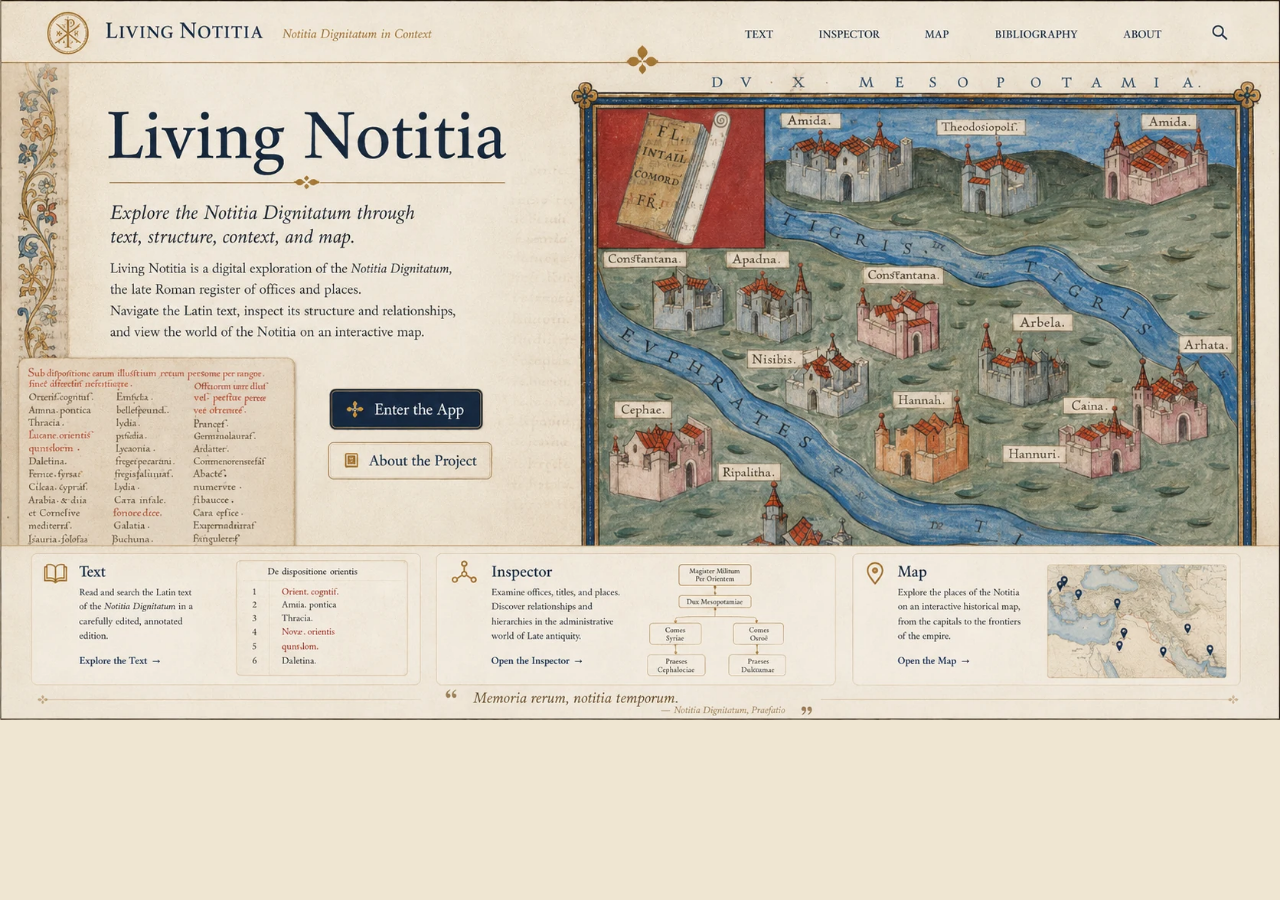
==== web/index.html @ 25d778b6 "Initial Living Notitia web app" ====
<!DOCTYPE html>
<html lang="en">

<head>

<meta charset="utf-8">
<meta name="viewport" content="width=device-width, initial-scale=1">

<title>Living Notitia</title>

<style>

html,
body {
    margin: 0;
    min-height: 100%;
    background: #efe6d2;
}

body {
    min-height: 100vh;
    display: flex;
    align-items: flex-start;
    justify-content: center;
    overflow-x: hidden;
}

.homepage {
    position: relative;
    width: min(
        100vw,
        calc(100vh * 1.7768331562)
    );
    aspect-ratio: 1672 / 941;
}

.homepage img {
    display: block;
    width: 100%;
    height: 100%;
    object-fit: contain;
}

.enter-app {
    position: absolute;
    left: 25.36%;
    top: 53.24%;
    width: 11.84%;
    height: 5.63%;
    z-index: 2;
    border-radius: 0.5rem;
}

.about-project {
    position: absolute;
    left: 25.15%;
    top: 60.80%;
    width: 12.85%;
    height: 5.25%;
    z-index: 2;
    border-radius: 0.5rem;
}

.enter-app:focus-visible,
.about-project:focus-visible {
    outline: 3px solid #ffffff;
    outline-offset: 3px;
}

@media (
    max-aspect-ratio: 1672 / 941
) {

    .homepage {
        width: 100vw;
        height: auto;
    }

}

</style>

</head>

<body>

<main class="homepage">

    <img
        src="living-notitia-home.webp"
        alt="Living Notitia — explore the Notitia Dignitatum through text, structure, context, and map.">

    <a
        class="enter-app"
        href="app.html"
        aria-label="Enter the Living Notitia app"
        title="Enter the App">
    </a>

   <a
    class="about-project"
    href="About-the-Project.rtf"
    target="_blank"
    rel="noopener"
    aria-label="About the Living Notitia project"
    title="About the Project">
</a>

</main>

</body>

</html>
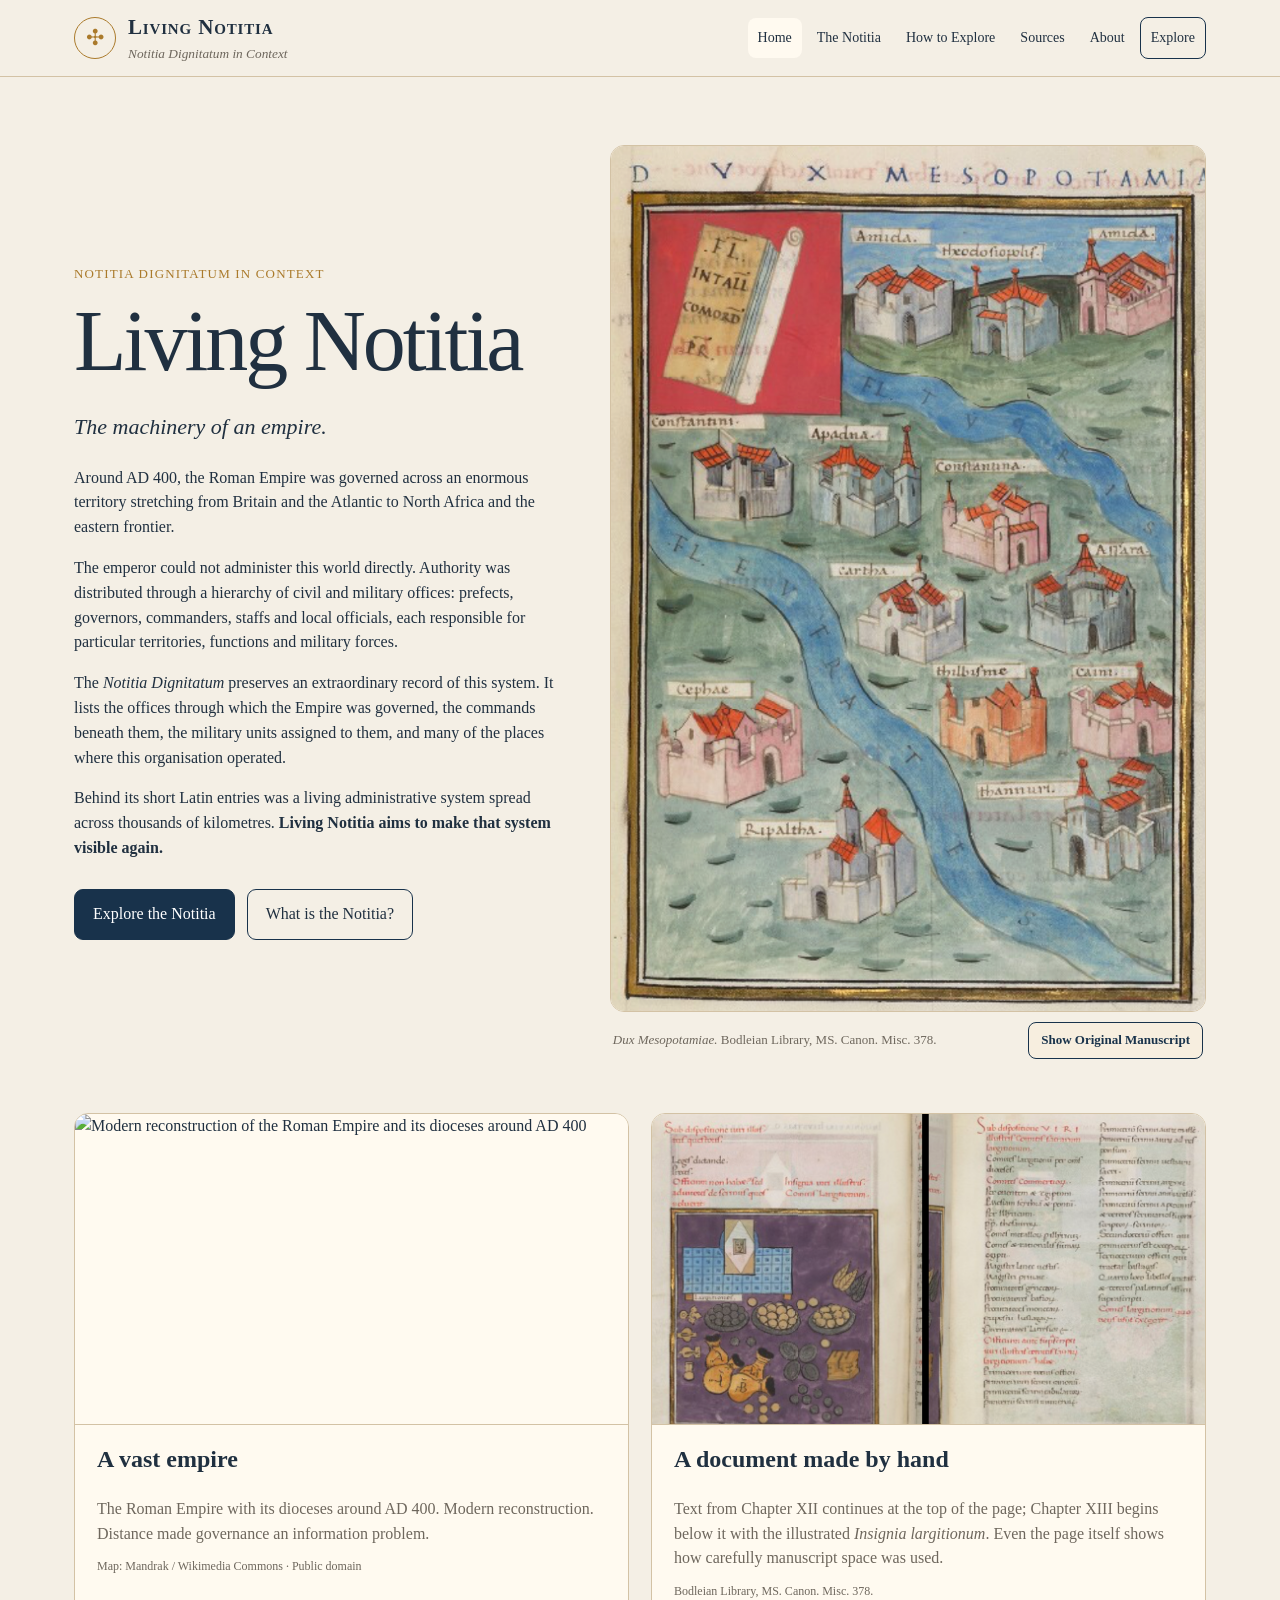
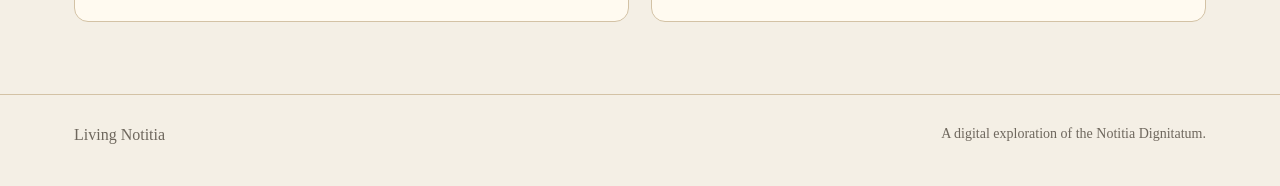
==== commit 19d60950: "Add new Living Notitia website design" ====
--- a/web/index.html
+++ b/web/index.html
@@ -1,113 +1,99 @@
-<!DOCTYPE html>
+<!doctype html>
 <html lang="en">
+<head>
+<meta charset="utf-8">
+<meta name="viewport" content="width=device-width,initial-scale=1">
+<title>Living Notitia</title>
+<link rel="stylesheet" href="site.css">
+</head>
+<body data-page="home">
 
-<head>
+<header class="site-header">
+  <div class="nav-wrap">
+    <a class="brand" href="index.html" aria-label="Living Notitia home">
+      <span class="brand-mark">✣</span>
+      <span>
+        <strong>Living Notitia</strong>
+        <small>Notitia Dignitatum in Context</small>
+      </span>
+    </a>
+    <button class="nav-toggle" type="button" aria-expanded="false">Menu</button>
+    <nav class="nav" aria-label="Main navigation">
+      <a data-nav="home" href="index.html">Home</a>
+      <a data-nav="notitia" href="notitia.html">The Notitia</a>
+      <a data-nav="how" href="how-to-explore.html">How to Explore</a>
+      <a data-nav="sources" href="sources.html">Sources</a>
+      <a data-nav="about" href="about.html">About</a>
+      <a class="explore" href="app.html">Explore</a>
+    </nav>
+  </div>
+</header>
 
-<meta charset="utf-8">
-<meta name="viewport" content="width=device-width, initial-scale=1">
 
-<title>Living Notitia</title>
+<main>
+  <section class="hero">
+    <div>
+      <div class="eyebrow">Notitia Dignitatum in context</div>
+      <h1>Living Notitia</h1>
+      <p class="lead">The machinery of an empire.</p>
+      <p>Around AD 400, the Roman Empire was governed across an enormous territory stretching from Britain and the Atlantic to North Africa and the eastern frontier.</p>
+      <p>The emperor could not administer this world directly. Authority was distributed through a hierarchy of civil and military offices: prefects, governors, commanders, staffs and local officials, each responsible for particular territories, functions and military forces.</p>
+      <p>The <em>Notitia Dignitatum</em> preserves an extraordinary record of this system. It lists the offices through which the Empire was governed, the commands beneath them, the military units assigned to them, and many of the places where this organisation operated.</p>
+      <p>Behind its short Latin entries was a living administrative system spread across thousands of kilometres. <strong>Living Notitia aims to make that system visible again.</strong></p>
+      <div class="actions">
+        <a class="button primary" href="app.html">Explore the Notitia</a>
+        <a class="button" href="notitia.html">What is the Notitia?</a>
+      </div>
+    </div>
+    <figure class="hero-manuscript">
+      <a class="visual" href="notitia.html#empire"
+         aria-label="Read about the Roman Empire, distance and communication">
+        <img src="images/dux_mesopotamiae_bodleian.png"
+             alt="Illustrated manuscript page for Dux Mesopotamiae, showing the Tigris and Euphrates and named places">
+      </a>
+      <figcaption class="manuscript-caption">
+        <span><em>Dux Mesopotamiae.</em> Bodleian Library, MS. Canon. Misc. 378.</span>
+        <a class="manuscript-button"
+           href="https://digital.bodleian.ox.ac.uk/objects/3eb32a9c-616b-4ce6-ae15-411881ee1625/surfaces/5d5ae4e5-0ccb-43a0-80c8-80378bc9db90/"
+           target="_blank" rel="noopener noreferrer">Show Original Manuscript</a>
+      </figcaption>
+    </figure>
+  </section>
 
-<style>
-
-html,
-body {
-    margin: 0;
-    min-height: 100%;
-    background: #efe6d2;
-}
-
-body {
-    min-height: 100vh;
-    display: flex;
-    align-items: flex-start;
-    justify-content: center;
-    overflow-x: hidden;
-}
-
-.homepage {
-    position: relative;
-    width: min(
-        100vw,
-        calc(100vh * 1.7768331562)
-    );
-    aspect-ratio: 1672 / 941;
-}
-
-.homepage img {
-    display: block;
-    width: 100%;
-    height: 100%;
-    object-fit: contain;
-}
-
-.enter-app {
-    position: absolute;
-    left: 25.36%;
-    top: 53.24%;
-    width: 11.84%;
-    height: 5.63%;
-    z-index: 2;
-    border-radius: 0.5rem;
-}
-
-.about-project {
-    position: absolute;
-    left: 25.15%;
-    top: 60.80%;
-    width: 12.85%;
-    height: 5.25%;
-    z-index: 2;
-    border-radius: 0.5rem;
-}
-
-.enter-app:focus-visible,
-.about-project:focus-visible {
-    outline: 3px solid #ffffff;
-    outline-offset: 3px;
-}
-
-@media (
-    max-aspect-ratio: 1672 / 941
-) {
-
-    .homepage {
-        width: 100vw;
-        height: auto;
-    }
-
-}
-
-</style>
-
-</head>
-
-<body>
-
-<main class="homepage">
-
-    <img
-        src="living-notitia-home.webp"
-        alt="Living Notitia — explore the Notitia Dignitatum through text, structure, context, and map.">
-
-    <a
-        class="enter-app"
-        href="app.html"
-        aria-label="Enter the Living Notitia app"
-        title="Enter the App">
+  <section class="cards">
+    <a class="card" href="notitia.html#empire">
+      <div class="card-visual">
+        <img src="https://upload.wikimedia.org/wikipedia/commons/e/ec/Roman_Empire_with_dioceses_in_400_AD.png"
+             alt="Modern reconstruction of the Roman Empire and its dioceses around AD 400">
+      </div>
+      <div class="card-copy">
+        <h3>A vast empire</h3>
+        <p>The Roman Empire with its dioceses around AD 400. Modern reconstruction. Distance made governance an information problem.</p>
+        <span class="card-credit">Map: Mandrak / Wikimedia Commons · Public domain</span>
+      </div>
     </a>
-
-   <a
-    class="about-project"
-    href="About-the-Project.rtf"
-    target="_blank"
-    rel="noopener"
-    aria-label="About the Living Notitia project"
-    title="About the Project">
-</a>
-
+    <a class="card" href="notitia.html#manuscript">
+      <div class="card-visual">
+        <img src="images/insignia_largitionum_manuscript.png"
+             alt="Manuscript page showing the end of Chapter XII and the illustrated beginning of Chapter XIII, Insignia largitionum">
+      </div>
+      <div class="card-copy">
+        <h3>A document made by hand</h3>
+        <p>Text from Chapter XII continues at the top of the page; Chapter XIII begins below it with the illustrated <em>Insignia largitionum</em>. Even the page itself shows how carefully manuscript space was used.</p>
+        <span class="card-credit">Bodleian Library, MS. Canon. Misc. 378.</span>
+      </div>
+    </a>
+  </section>
 </main>
 
+
+<footer class="site-footer">
+  <div class="footer-wrap">
+    <div>Living Notitia</div>
+    <div class="note">A digital exploration of the Notitia Dignitatum.</div>
+  </div>
+</footer>
+<script src="site.js"></script>
+
 </body>
-
-</html>+</html>
--- a/web/site.css
+++ b/web/site.css
@@ -0,0 +1,645 @@
+:root {
+  --paper:#f4efe5;
+  --paper-2:#fffaf0;
+  --ink:#203040;
+  --muted:#6e675d;
+  --gold:#aa7a2b;
+  --rule:#d3c2a5;
+  --accent:#18324b;
+  --max:1180px;
+  --radius:14px;
+  --font-body:"Palatino Linotype","Book Antiqua",Palatino,"URW Palladio L",serif;
+  --font-display:"Palatino Linotype","Book Antiqua",Palatino,"URW Palladio L",serif;
+}
+* { box-sizing:border-box; }
+html { scroll-behavior:smooth; }
+body {
+  margin:0;
+  background:var(--paper);
+  color:var(--ink);
+  font-family:var(--font-body);
+  line-height:1.55;
+}
+a { color:inherit; }
+img { max-width:100%; display:block; }
+.site-header {
+  position:sticky;
+  top:0;
+  z-index:20;
+  background:rgba(244,239,229,.97);
+  border-bottom:1px solid var(--rule);
+}
+.nav-wrap {
+  max-width:var(--max);
+  margin:0 auto;
+  min-height:76px;
+  padding:0 24px;
+  display:flex;
+  align-items:center;
+  gap:24px;
+}
+.brand {
+  display:flex;
+  align-items:center;
+  gap:12px;
+  text-decoration:none;
+  white-space:nowrap;
+}
+.brand-mark {
+  width:42px;
+  height:42px;
+  border:1px solid var(--gold);
+  color:var(--gold);
+  border-radius:50%;
+  display:grid;
+  place-items:center;
+  font-size:22px;
+}
+.brand strong {
+  display:block;
+  font-size:21px;
+  font-variant:small-caps;
+  letter-spacing:.04em;
+}
+.brand small {
+  display:block;
+  color:var(--muted);
+  font-style:italic;
+}
+.nav {
+  margin-left:auto;
+  display:flex;
+  gap:5px;
+  align-items:center;
+}
+.nav a {
+  padding:9px 10px;
+  border-radius:8px;
+  text-decoration:none;
+  font-size:14px;
+}
+.nav a:hover,
+.nav a[aria-current="page"] { background:var(--paper-2); }
+.nav .explore { border:1px solid var(--accent); }
+.nav-toggle {
+  display:none;
+  margin-left:auto;
+  font:inherit;
+  background:transparent;
+  border:1px solid var(--rule);
+  border-radius:8px;
+  padding:8px 10px;
+}
+.hero {
+  max-width:var(--max);
+  margin:0 auto;
+  padding:68px 24px 44px;
+  display:grid;
+  grid-template-columns:minmax(0,.9fr) minmax(0,1.1fr);
+  gap:48px;
+  align-items:center;
+}
+.eyebrow {
+  color:var(--gold);
+  text-transform:uppercase;
+  letter-spacing:.13em;
+  font-size:13px;
+}
+h1,h2,h3 { line-height:1.08; font-family:var(--font-display); }
+h1 {
+  margin:.12em 0 .18em;
+  font-size:clamp(52px,7vw,86px);
+  font-weight:500;
+  letter-spacing:-.035em;
+}
+h2 {
+  margin-top:0;
+  font-size:clamp(32px,4vw,48px);
+  font-weight:500;
+}
+h3 { margin-top:0; font-size:24px; }
+.lead { font-size:22px; font-style:italic; }
+.actions {
+  display:flex;
+  gap:12px;
+  flex-wrap:wrap;
+  margin-top:28px;
+}
+.button {
+  display:inline-block;
+  padding:12px 18px;
+  border:1px solid var(--accent);
+  border-radius:9px;
+  text-decoration:none;
+}
+.button.primary { background:var(--accent); color:white; }
+.visual {
+  background:var(--paper-2);
+  border:1px solid var(--rule);
+  border-radius:var(--radius);
+  overflow:hidden;
+}
+.placeholder {
+  min-height:390px;
+  display:grid;
+  place-items:center;
+  padding:34px;
+  text-align:center;
+  color:var(--muted);
+  background:
+    linear-gradient(rgba(255,255,255,.55),rgba(255,255,255,.55)),
+    repeating-linear-gradient(0deg,#e7dcc9 0,#e7dcc9 1px,#f8f2e6 1px,#f8f2e6 24px);
+}
+.cards {
+  max-width:var(--max);
+  margin:0 auto;
+  padding:10px 24px 72px;
+  display:grid;
+  grid-template-columns:repeat(2,minmax(0,1fr));
+  gap:22px;
+}
+.card {
+  display:block;
+  background:var(--paper-2);
+  border:1px solid var(--rule);
+  border-radius:var(--radius);
+  overflow:hidden;
+  text-decoration:none;
+}
+.card .placeholder { min-height:250px; }
+.card-copy { padding:22px; }
+.card-copy p { color:var(--muted); margin-bottom:0; }
+.content {
+  max-width:860px;
+  margin:0 auto;
+  padding:62px 24px 88px;
+}
+.page-head {
+  margin-bottom:34px;
+  padding-bottom:28px;
+  border-bottom:1px solid var(--rule);
+}
+.page-head h1 { font-size:clamp(44px,6vw,68px); }
+.section {
+  padding:32px 0;
+  border-bottom:1px solid var(--rule);
+}
+.section:last-child { border-bottom:0; }
+.section p { font-size:18px; }
+.callout {
+  margin:24px 0;
+  padding:20px 22px;
+  background:var(--paper-2);
+  border-left:4px solid var(--gold);
+}
+.tree {
+  margin:24px 0;
+  padding:20px 24px;
+  border:1px solid var(--rule);
+  border-radius:10px;
+  background:var(--paper-2);
+  font-family:ui-monospace,SFMono-Regular,Menlo,monospace;
+  white-space:pre-wrap;
+  line-height:1.8;
+}
+.grid-2, .grid-3 {
+  display:grid;
+  gap:16px;
+  margin:22px 0;
+}
+.grid-2 { grid-template-columns:repeat(2,minmax(0,1fr)); }
+.grid-3 { grid-template-columns:repeat(3,minmax(0,1fr)); }
+.box {
+  padding:18px;
+  border:1px solid var(--rule);
+  border-radius:10px;
+  background:var(--paper-2);
+}
+.example {
+  display:block;
+  margin:12px 0;
+  padding:15px 17px;
+  border:1px solid var(--rule);
+  border-radius:10px;
+  background:var(--paper-2);
+}
+.example code { color:var(--accent); font-size:16px; }
+.site-footer {
+  border-top:1px solid var(--rule);
+  color:var(--muted);
+}
+.footer-wrap {
+  max-width:var(--max);
+  margin:auto;
+  padding:28px 24px 38px;
+  display:flex;
+  justify-content:space-between;
+  gap:18px;
+}
+.note { color:var(--muted); font-size:14px; }
+@media (max-width:860px) {
+  .hero { grid-template-columns:1fr; padding-top:42px; }
+  .cards,.grid-2,.grid-3 { grid-template-columns:1fr; }
+  .nav-toggle { display:block; }
+  .nav {
+    display:none;
+    position:absolute;
+    top:76px;
+    left:0; right:0;
+    padding:12px 24px 18px;
+    background:var(--paper);
+    border-bottom:1px solid var(--rule);
+  }
+  .nav.open { display:grid; }
+  .nav a { padding:9px 0; }
+}
+
+
+/* ===== PARCHMENT SURFACES ===== */
+.hero-image,
+.story-card,
+.term,
+.step,
+.search-example,
+.source-item,
+.simple-tree{
+  box-shadow:
+    var(--shadow),
+    inset 0 0 0 1px rgba(255,255,255,.25);
+}
+
+.hero-image,
+.story-card{
+  background:
+    linear-gradient(rgba(250,244,231,.82),rgba(250,244,231,.82)),
+    var(--paper-light);
+}
+
+.button.secondary{
+  background:rgba(248,239,221,.5);
+}
+
+
+/* ===== CLASSICAL TYPOGRAPHIC DETAILS ===== */
+.eyebrow,
+.brand-text strong{
+  letter-spacing:.09em;
+}
+
+.page-title h1,
+.hero h1{
+  text-rendering:optimizeLegibility;
+}
+
+.font-note{
+  max-width:860px;
+  margin:24px auto 0;
+  padding:0 24px;
+  color:var(--muted);
+  font-size:14px;
+}
+
+
+/* ===== HOMEPAGE MANUSCRIPT ===== */
+.hero-manuscript{
+  margin:0;
+}
+
+.hero-manuscript .visual{
+  display:block;
+}
+
+.hero-manuscript .visual img{
+  width:100%;
+  height:auto;
+  object-fit:contain;
+  background:var(--paper-2);
+}
+
+.hero-manuscript figcaption{
+  padding:10px 3px 0;
+  color:var(--muted);
+  font-size:13px;
+  line-height:1.45;
+}
+
+.hero-manuscript figcaption a{
+  margin-left:.25em;
+  color:var(--accent);
+  text-decoration:none;
+}
+
+.hero-manuscript figcaption a:hover{
+  text-decoration:underline;
+}
+
+
+/* ===== MANUSCRIPT + TRANSCRIPTION ===== */
+.manuscript-pair{
+  display:grid;
+  grid-template-columns:minmax(280px,.8fr) minmax(0,1.2fr);
+  gap:28px;
+  align-items:start;
+  margin:28px 0;
+}
+
+.manuscript-sheet{
+  margin:0;
+  position:sticky;
+  top:96px;
+}
+
+.manuscript-sheet img{
+  width:100%;
+  height:auto;
+  border:1px solid var(--line-soft);
+  border-radius:10px;
+  box-shadow:var(--shadow);
+  background:var(--paper-light);
+}
+
+.manuscript-sheet figcaption{
+  margin-top:9px;
+  color:var(--muted);
+  font-size:13px;
+}
+
+.transcription-panel{
+  padding:26px 28px;
+  background:var(--panel);
+  border:1px solid var(--line-soft);
+  border-radius:12px;
+  box-shadow:var(--shadow);
+}
+
+.transcription-panel h3{
+  margin:5px 0 22px;
+  font-size:28px;
+}
+
+.latin-heading{
+  margin:22px 0 10px;
+  font-style:italic;
+  font-weight:600;
+}
+
+.latin-lines{
+  padding-left:20px;
+  border-left:2px solid rgba(155,108,36,.28);
+}
+
+.latin-lines p{
+  margin:.28em 0;
+  font-size:17px;
+}
+
+.latin-ending{
+  margin-top:24px;
+  color:var(--accent-2);
+  font-weight:600;
+}
+
+@media (max-width:900px){
+  .manuscript-pair{
+    grid-template-columns:1fr;
+  }
+
+  .manuscript-sheet{
+    position:static;
+    max-width:620px;
+  }
+}
+
+
+/* ===== ROUGH ENGLISH RENDERING ===== */
+.translation-divider{
+  height:1px;
+  margin:30px 0 26px;
+  background:var(--line-soft);
+}
+
+.translation-note{
+  margin:0 0 20px;
+  color:var(--muted);
+  font-size:15px !important;
+  font-style:italic;
+}
+
+.english-heading{
+  margin:22px 0 10px;
+  font-weight:600;
+}
+
+.english-lines{
+  padding-left:20px;
+  border-left:2px solid rgba(32,56,74,.22);
+}
+
+.english-lines p{
+  margin:.28em 0;
+  font-size:17px;
+}
+
+.english-ending{
+  margin-top:24px;
+  color:var(--accent);
+  font-weight:600;
+}
+
+
+/* ===== SOURCE NOTE POP-UP ===== */
+.note-trigger{
+  appearance:none;
+  border:0;
+  padding:0;
+  margin:0;
+  background:transparent;
+  color:var(--accent-2);
+  font:inherit;
+  font-family:inherit;
+  font-size:14px;
+  letter-spacing:.14em;
+  text-transform:uppercase;
+  cursor:pointer;
+}
+
+.note-trigger:hover,
+.note-trigger:focus-visible{
+  text-decoration:underline;
+  text-underline-offset:4px;
+}
+
+.note-trigger span{
+  display:inline-block;
+  margin-left:.25em;
+  font-size:.95em;
+}
+
+.note-dialog{
+  width:min(680px, calc(100vw - 36px));
+  max-height:min(78vh, 760px);
+  padding:0;
+  border:1px solid var(--line);
+  border-radius:14px;
+  color:var(--ink);
+  background:#f7efdf;
+  opacity:1;
+  box-shadow:0 22px 70px rgba(42,31,17,.32);
+}
+
+.note-dialog::backdrop{
+  /* Darken the page behind the note, but do not blur it.
+     Safari can otherwise soften the dialog text as well. */
+  background:rgba(38,31,22,.52);
+}
+
+.note-dialog-inner{
+  position:relative;
+  padding:30px 34px 32px;
+  overflow:auto;
+  max-height:min(78vh, 760px);
+}
+
+.note-dialog h2{
+  margin:7px 38px 20px 0;
+  font-size:32px;
+}
+
+.note-dialog p{
+  font-size:17px;
+}
+
+.dialog-close{
+  position:absolute;
+  top:14px;
+  right:16px;
+  width:36px;
+  height:36px;
+  border:1px solid var(--line-soft);
+  border-radius:50%;
+  background:rgba(255,255,255,.35);
+  color:var(--ink);
+  font:inherit;
+  font-size:25px;
+  line-height:1;
+  cursor:pointer;
+}
+
+.dialog-links{
+  display:grid;
+  gap:10px;
+  margin-top:24px;
+  padding-top:18px;
+  border-top:1px solid var(--line-soft);
+}
+
+.dialog-links a{
+  color:var(--accent);
+  text-decoration:none;
+  font-weight:600;
+}
+
+.dialog-links a:hover{
+  text-decoration:underline;
+}
+
+
+/* ===== SHARP MODAL TEXT ===== */
+.note-dialog,
+.note-dialog *{
+  -webkit-font-smoothing:antialiased;
+  text-rendering:optimizeLegibility;
+}
+
+.note-dialog-inner{
+  background:#f7efdf;
+}
+
+.note-dialog p,
+.note-dialog h2,
+.note-dialog .eyebrow,
+.note-dialog a{
+  opacity:1;
+}
+
+
+/* ===== V9 NAVIGATION CUES ===== */
+.manuscript-caption{
+  display:flex;
+  align-items:center;
+  justify-content:space-between;
+  gap:14px;
+  flex-wrap:wrap;
+}
+.manuscript-button{
+  display:inline-block;
+  padding:8px 12px;
+  border:1px solid var(--accent);
+  border-radius:8px;
+  background:rgba(248,239,221,.72);
+  color:var(--accent);
+  text-decoration:none;
+  font-size:13px;
+  font-weight:600;
+  white-space:nowrap;
+}
+.manuscript-button:hover,
+.manuscript-button:focus-visible{
+  background:var(--accent);
+  color:#fff;
+  text-decoration:none;
+}
+.transcription-heading-row{
+  display:flex;
+  align-items:center;
+  justify-content:space-between;
+  gap:12px;
+  flex-wrap:wrap;
+  margin-bottom:2px;
+}
+.source-note-button{
+  appearance:none;
+  border:1px solid var(--line);
+  border-radius:999px;
+  padding:6px 10px;
+  background:rgba(248,239,221,.78);
+  color:var(--accent);
+  font:inherit;
+  font-size:12px;
+  font-weight:600;
+  letter-spacing:.03em;
+  cursor:pointer;
+}
+.source-note-button:hover,
+.source-note-button:focus-visible{
+  background:var(--accent);
+  color:#fff;
+}
+.source-note-button span{ margin-left:.2em; }
+
+
+/* ===== V10 HOMEPAGE ILLUSTRATIONS ===== */
+.card-visual{
+  aspect-ratio:16 / 9;
+  display:grid;
+  place-items:center;
+  overflow:hidden;
+  background:var(--paper-2);
+  border-bottom:1px solid var(--rule);
+}
+.card-visual img{
+  width:100%;
+  height:100%;
+  display:block;
+  object-fit:contain;
+}
+.card-credit{
+  display:block;
+  margin-top:12px;
+  color:var(--muted);
+  font-size:12px;
+  line-height:1.35;
+}
+@media (max-width:860px){
+  .card-visual{ aspect-ratio:16 / 9; }
+}
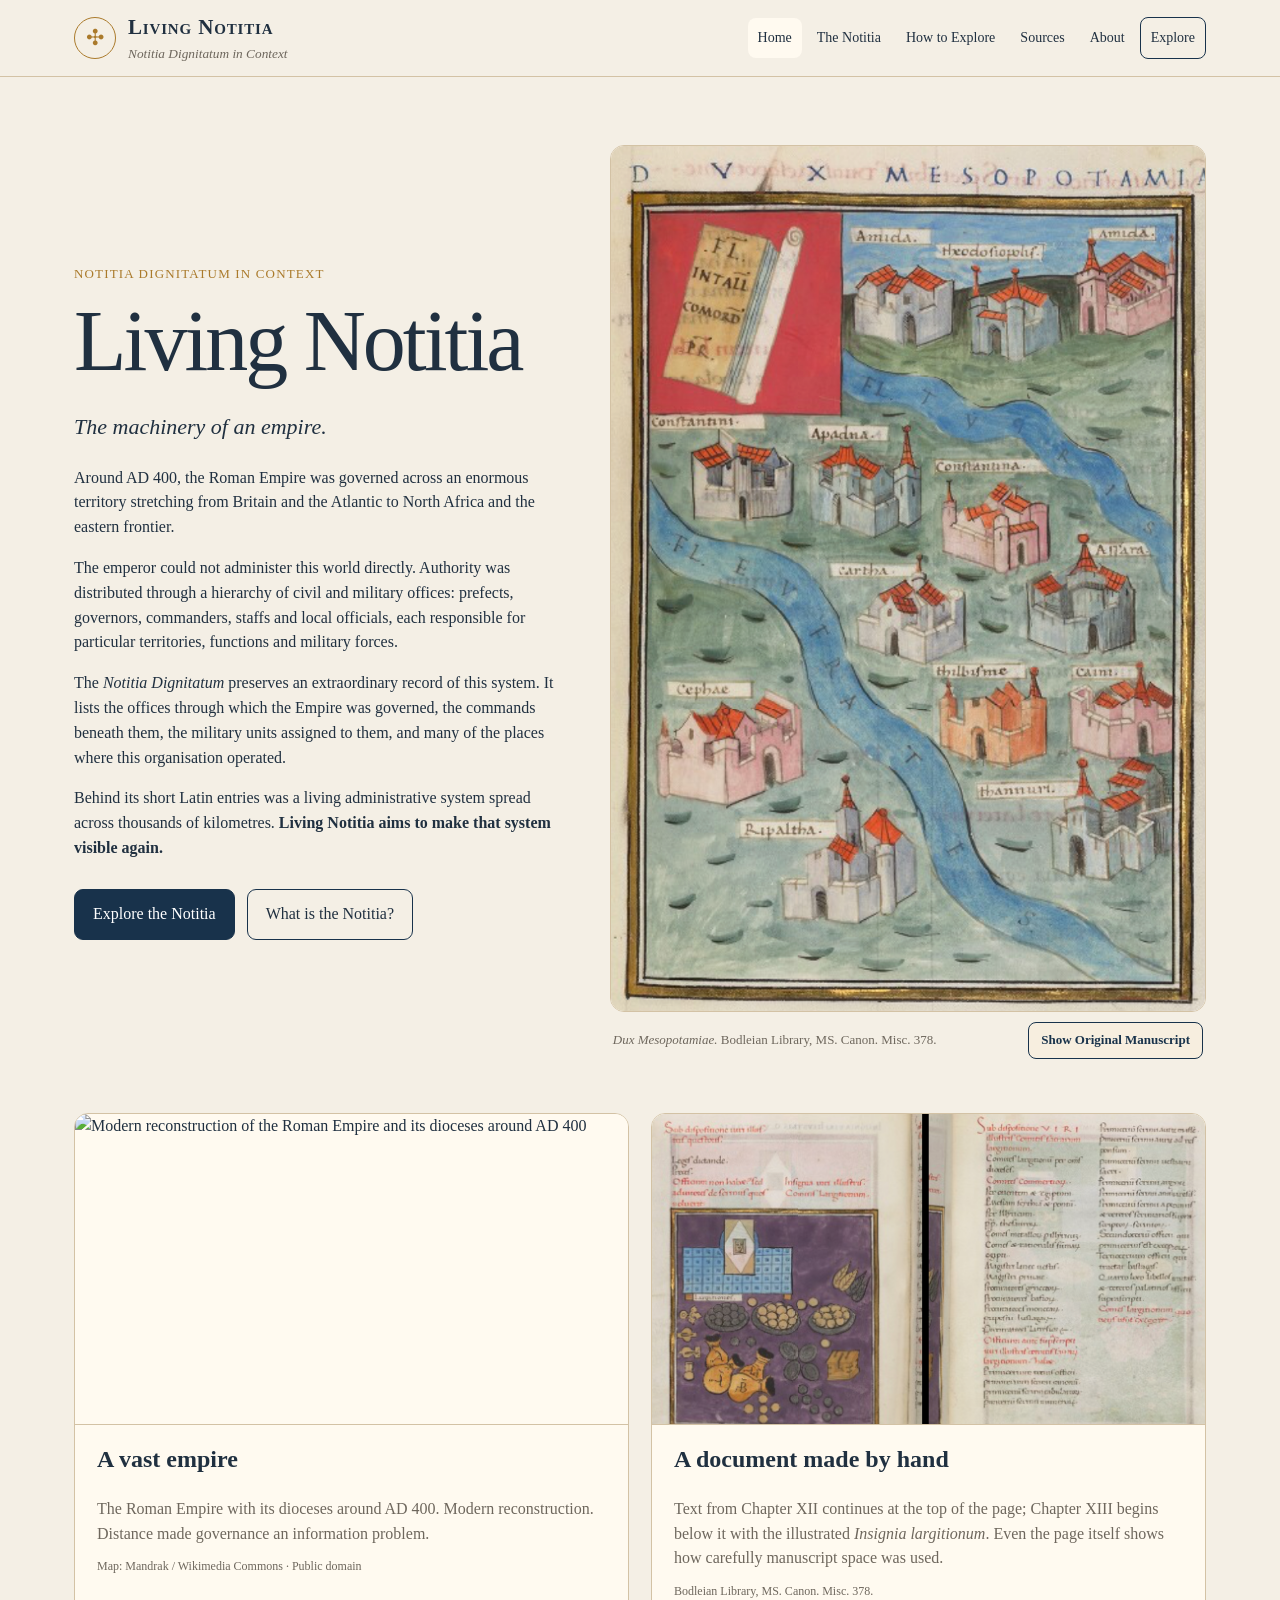
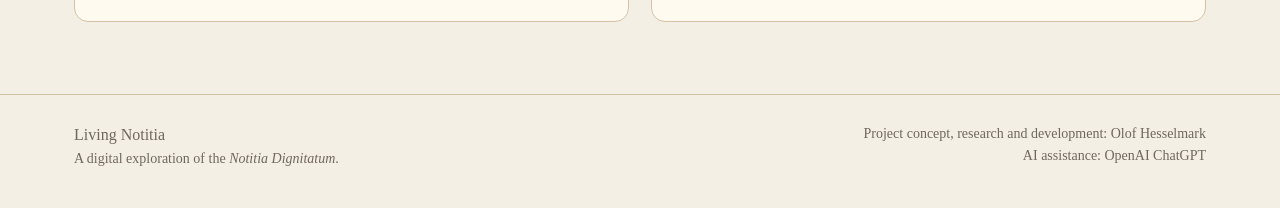
==== commit ab47ca15: "Add credits and search optimization" ====
--- a/web/index.html
+++ b/web/index.html
@@ -3,8 +3,41 @@
 <head>
 <meta charset="utf-8">
 <meta name="viewport" content="width=device-width,initial-scale=1">
-<title>Living Notitia</title>
+<title>Living Notitia — Interactive Notitia Dignitatum Map & Search</title>
+<meta name="description" content="Explore the Notitia Dignitatum through an interactive map, Latin source text, administrative hierarchy, military units and ancient places.">
+<meta name="author" content="Olof Hesselmark">
+<meta name="robots" content="index,follow,max-image-preview:large">
+<link rel="canonical" href="https://olofhess.github.io/Notitia_Dignitatis/web/">
+<meta property="og:site_name" content="Living Notitia">
+<meta property="og:type" content="website">
+<meta property="og:title" content="Living Notitia — Interactive Notitia Dignitatum Map & Search">
+<meta property="og:description" content="Explore the Notitia Dignitatum through an interactive map, Latin source text, administrative hierarchy, military units and ancient places.">
+<meta property="og:url" content="https://olofhess.github.io/Notitia_Dignitatis/web/">
+<meta property="og:image" content="https://olofhess.github.io/Notitia_Dignitatis/web/images/dux_mesopotamiae_bodleian.png">
+<meta property="og:image:alt" content="Illustrated manuscript page for Dux Mesopotamiae in the Notitia Dignitatum">
+<meta name="twitter:card" content="summary_large_image">
+<meta name="twitter:title" content="Living Notitia — Interactive Notitia Dignitatum Map & Search">
+<meta name="twitter:description" content="Explore the Notitia Dignitatum through an interactive map, Latin source text, administrative hierarchy, military units and ancient places.">
+<meta name="twitter:image" content="https://olofhess.github.io/Notitia_Dignitatis/web/images/dux_mesopotamiae_bodleian.png">
 <link rel="stylesheet" href="site.css">
+<script type="application/ld+json">
+{
+  "@context": "https://schema.org",
+  "@type": "WebSite",
+  "name": "Living Notitia",
+  "url": "https://olofhess.github.io/Notitia_Dignitatis/web/",
+  "description": "Explore the Notitia Dignitatum through an interactive map, Latin source text, administrative hierarchy, military units and ancient places.",
+  "creator": {
+    "@type": "Person",
+    "name": "Olof Hesselmark"
+  },
+  "about": {
+    "@type": "Thing",
+    "name": "Notitia Dignitatum"
+  },
+  "inLanguage": "en"
+}
+</script>
 </head>
 <body data-page="home">
 
@@ -89,8 +122,11 @@
 
 <footer class="site-footer">
   <div class="footer-wrap">
-    <div>Living Notitia</div>
-    <div class="note">A digital exploration of the Notitia Dignitatum.</div>
+    <div>
+      <div>Living Notitia</div>
+      <div class="note">A digital exploration of the <em>Notitia Dignitatum</em>.</div>
+    </div>
+    <div class="note footer-credit">Project concept, research and development: Olof Hesselmark<br>AI assistance: OpenAI ChatGPT</div>
   </div>
 </footer>
 <script src="site.js"></script>
--- a/web/site.css
+++ b/web/site.css
@@ -643,3 +643,10 @@
 @media (max-width:860px){
   .card-visual{ aspect-ratio:16 / 9; }
 }
+
+
+.footer-credit { text-align:right; }
+@media (max-width:700px) {
+  .footer-wrap { flex-direction:column; }
+  .footer-credit { text-align:left; }
+}
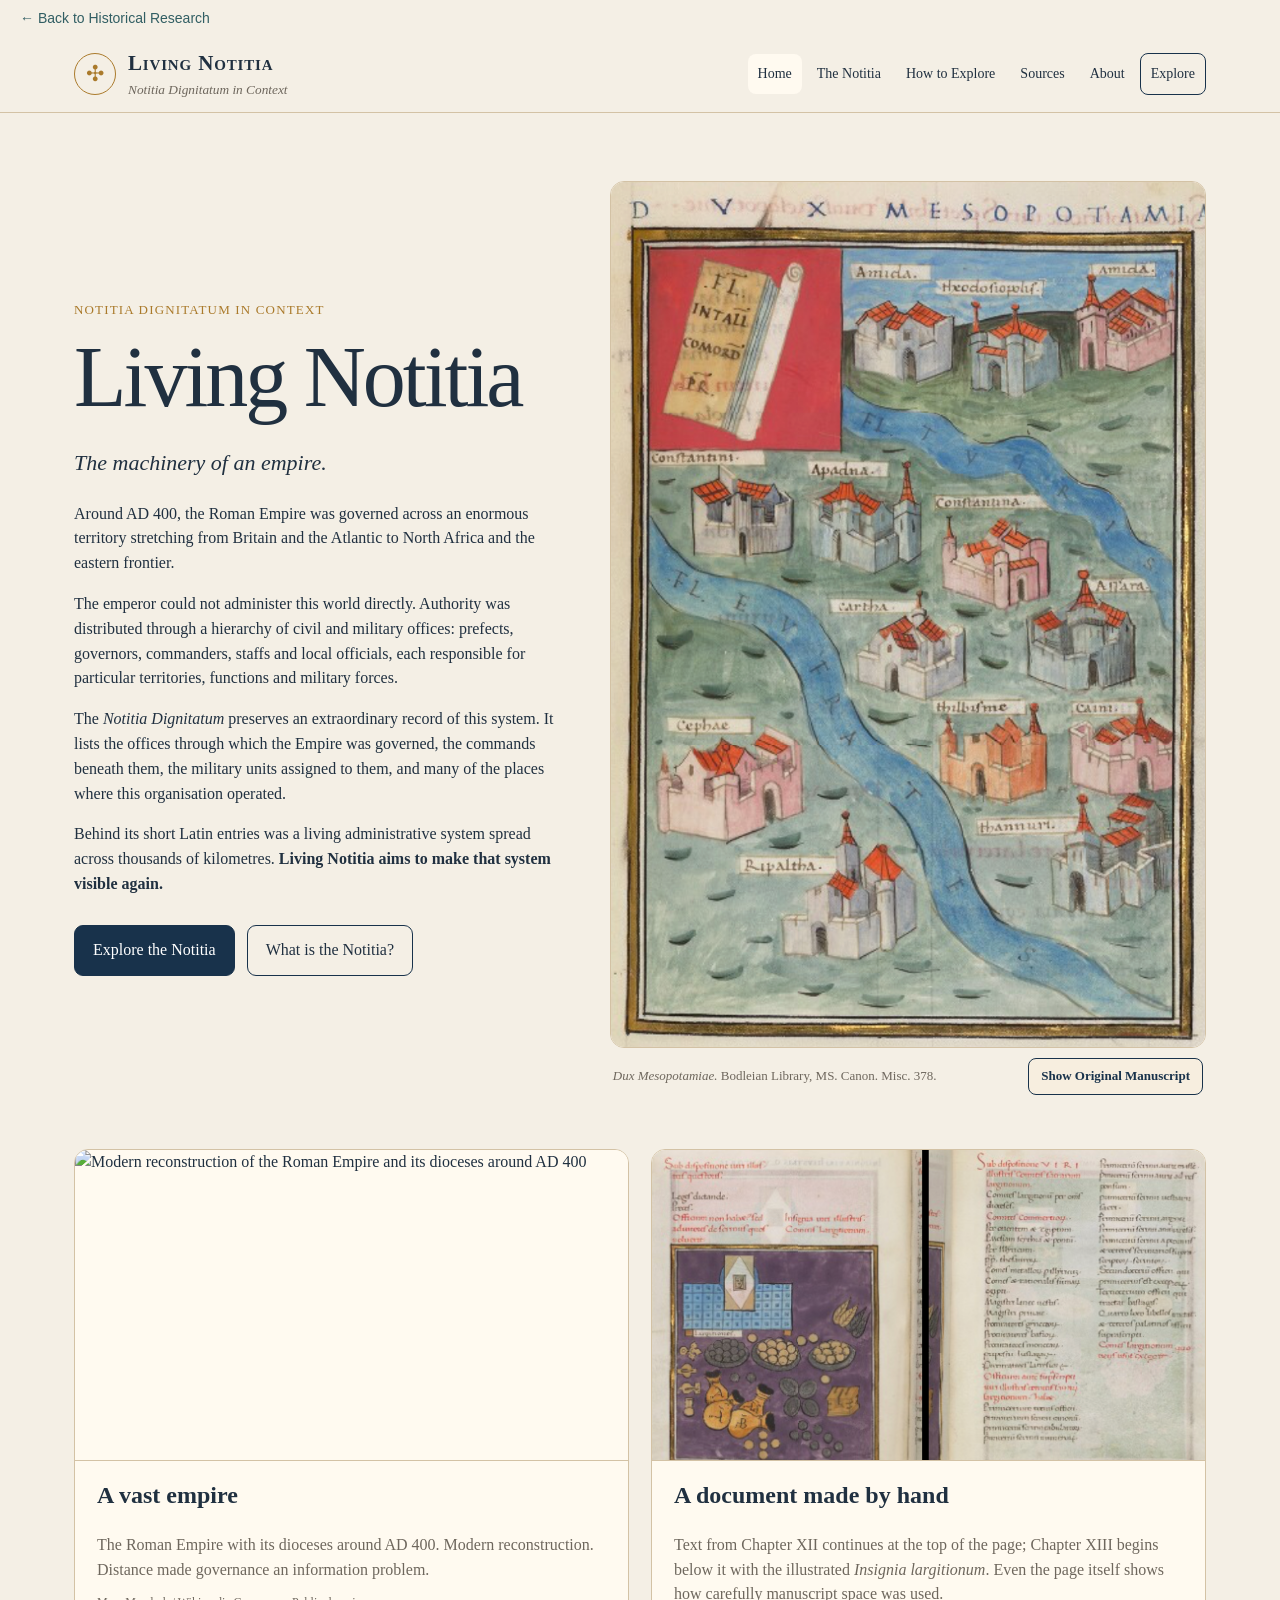
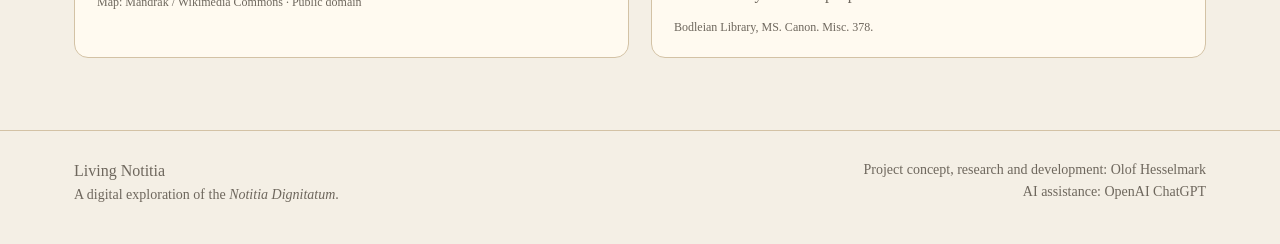
==== commit 4091f748: "Add back link to Historical Research" ====
--- a/web/index.html
+++ b/web/index.html
@@ -7,25 +7,25 @@
 <meta name="description" content="Explore the Notitia Dignitatum through an interactive map, Latin source text, administrative hierarchy, military units and ancient places.">
 <meta name="author" content="Olof Hesselmark">
 <meta name="robots" content="index,follow,max-image-preview:large">
-<link rel="canonical" href="https://olofhess.github.io/Notitia_Dignitatis/web/">
+<link rel="canonical" href="https://livingnotitiadignitatum.com/web/">
 <meta property="og:site_name" content="Living Notitia">
 <meta property="og:type" content="website">
 <meta property="og:title" content="Living Notitia — Interactive Notitia Dignitatum Map & Search">
 <meta property="og:description" content="Explore the Notitia Dignitatum through an interactive map, Latin source text, administrative hierarchy, military units and ancient places.">
-<meta property="og:url" content="https://olofhess.github.io/Notitia_Dignitatis/web/">
-<meta property="og:image" content="https://olofhess.github.io/Notitia_Dignitatis/web/images/dux_mesopotamiae_bodleian.png">
+<meta property="og:url" content="https://livingnotitiadignitatum.com/web/">
+<meta property="og:image" content="https://livingnotitiadignitatum.com/web/images/dux_mesopotamiae_bodleian.png">
 <meta property="og:image:alt" content="Illustrated manuscript page for Dux Mesopotamiae in the Notitia Dignitatum">
 <meta name="twitter:card" content="summary_large_image">
 <meta name="twitter:title" content="Living Notitia — Interactive Notitia Dignitatum Map & Search">
 <meta name="twitter:description" content="Explore the Notitia Dignitatum through an interactive map, Latin source text, administrative hierarchy, military units and ancient places.">
-<meta name="twitter:image" content="https://olofhess.github.io/Notitia_Dignitatis/web/images/dux_mesopotamiae_bodleian.png">
+<meta name="twitter:image" content="https://livingnotitiadignitatum.com/web/images/dux_mesopotamiae_bodleian.png">
 <link rel="stylesheet" href="site.css">
 <script type="application/ld+json">
 {
   "@context": "https://schema.org",
   "@type": "WebSite",
   "name": "Living Notitia",
-  "url": "https://olofhess.github.io/Notitia_Dignitatis/web/",
+  "url": "https://livingnotitiadignitatum.com/web/",
   "description": "Explore the Notitia Dignitatum through an interactive map, Latin source text, administrative hierarchy, military units and ancient places.",
   "creator": {
     "@type": "Person",
@@ -39,7 +39,13 @@
 }
 </script>
 </head>
+</head>
 <body data-page="home">
+
+<a href="https://historicalresearch.netlify.app/"
+   style="display:inline-block; margin:10px 20px; font:14px Arial,sans-serif; color:#315e63; text-decoration:none;">
+  ← Back to Historical Research
+</a>
 
 <header class="site-header">
   <div class="nav-wrap">
@@ -131,5 +137,6 @@
 </footer>
 <script src="site.js"></script>
 
+<!-- Cloudflare Web Analytics --><script type='module' src='https://static.cloudflareinsights.com/beacon.min.js' data-cf-beacon='{"token": "7af15e7e8e6941b6a78105cad7046997"}'></script><!-- End Cloudflare Web Analytics -->
 </body>
 </html>
